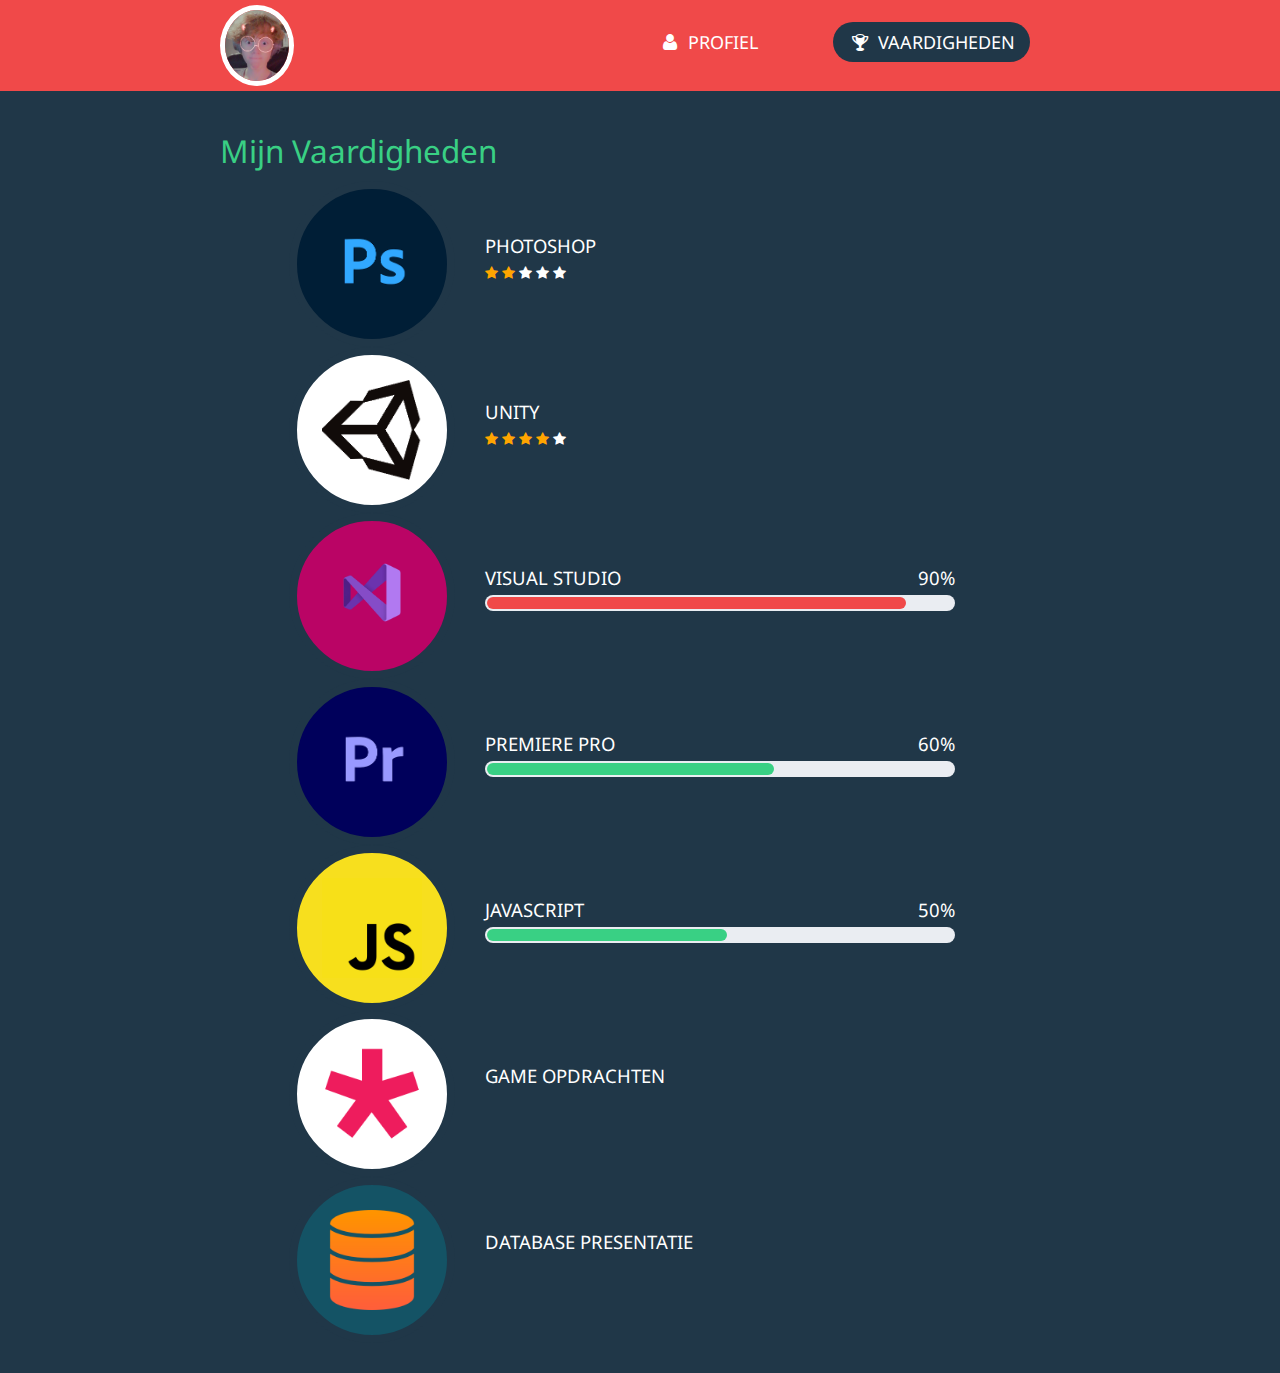
==== skills.html @ 6b115051 "Portfolio zonder game opdrachten" ====
<!DOCTYPE html>
<html lang="en">
<head>
<title>Portfolio [Vaardigheden]</title>
<meta charset="utf-8">
<meta name="viewport" content="width=device-width, initial-scale=1.0">
<link href="css/bootstrap.css" rel="stylesheet">
<link href="css/style.css" rel="stylesheet">
<link href="font/css/fontello.css" rel="stylesheet">
<link href='http://fonts.googleapis.com/css?family=Droid+Sans:400,700' rel='stylesheet' type='text/css'>
<link rel="stylesheet" href="https://cdnjs.cloudflare.com/ajax/libs/font-awesome/4.7.0/css/font-awesome.min.css">
<style>
.checked {
  color: orange;
}
</style>
</head>
<body>
<div class="navbar">
  <div class="navbar-inner">
    <div class="container"> <a class="btn btn-navbar" data-toggle="collapse" data-target=".nav-collapse"> <span class="icon-bar"></span> <span class="icon-bar"></span> <span class="icon-bar"></span> </a> <a class="brand" href="index.html"><img src="img/user.jpg" width="64 px" height="64 px" alt=""></a>
      <ul class="nav nav-collapse pull-right">
        <li><a href="index.html"><i class="icon-user"></i> Profiel</a></li>
        <li><a href="skills.html" class="active"><i class="icon-trophy"></i> Vaardigheden</a></li>
      </ul>
      <div class="nav-collapse collapse"></div>
    </div>
  </div>
</div>
<div class="container skills">
  <h2>Mijn Vaardigheden</h2>
  <div class="row">
    <div class="span3">
      <div class="ps">
        <img src="img/psicon.png">
      </div>
    </div>
    <div class="span5">
      <h3>Photoshop</h3>
      <span class="fa fa-star checked"></span>
<span class="fa fa-star checked"></span>
<span class="fa fa-star"></span>
<span class="fa fa-star"></span>
<span class="fa fa-star"></span>
    </div>
  </div>
  <div class="row">
    <div class="span3">
      <div class="ai">
        <img src="img/Unity_Logo.png" width="227" height="227" style="margin-right: 25%;">
      </div>
    </div>
    <div class="span5">
      <h3>Unity</h3>
      <span class="fa fa-star checked"></span>
<span class="fa fa-star checked"></span>
<span class="fa fa-star checked"></span>
<span class="fa fa-star checked"></span>
<span class="fa fa-star"></span>
    </div>
  </div>
  <div class="row">
    <div class="span3">
      <div class="html">
        <img src="img/Visual-Studio-Logo.png" style="margin-top: 15%;">
      </div>
    </div>
    <div class="span5">
      <h3>Visual Studio <span>90%</span></h3>
      <div class="expand-bg"> <span class="expand html2"> &nbsp; </span> </div>
    </div>
  </div>
  <div class="row">
    <div class="span3">
      <div class="css">
        <img src="img/Adobe-Premiere-Pro-Logo.png">
      </div>
    </div>
    <div class="span5">
      <h3>Premiere Pro <span>60%</span></h3>
      <div class="expand-bg"> <span class="expand css2"> &nbsp; </span> </div>
    </div>
  </div>
   <div class="row">
    <div class="span3">
      <a href="work.html">
      <div class="js">
        <img src="img/Javascript_Logo.png">
      </div>
      </a>
    </div>
    <div class="span5">
      <h3>JavaScript<span>50%</span></h3>
      <div class="expand-bg"> <span class="expand js2"> &nbsp; </span> </div>
    </div>
  </div>
  <div class="row">
    <div class="span3">
      <a href="gameopdrachten.html">
      <div class="game">
        <img src="img/P5.js_icon.svg.png">
      </div>
      </a>
    </div>
    <div class="span5">
      <h3>Game Opdrachten</h3>
    </div>
  </div>
  <div class="row">
    <div class="span3">
      <a href="https://iriscvo-my.sharepoint.com/:v:/g/personal/daymon_walter_hvc_nl/Ea1MYjoLee5Mi1y86J6ni0cBnxG3ChtsEH4DM7hcQdnlZg?e=IhDofw">
      <div class="database">
        <img src="img/Database_icon.png">
      </div>
      </a>
    </div>
    <div class="span5">
      <h3>Database Presentatie</h3>
    </div>
  </div>
</div>


<div id="myModal" class="modal hide fade" tabindex="-1" role="dialog" aria-labelledby="myModalLabel" aria-hidden="true">
  <div class="modal-header">
    <button type="button" class="close" data-dismiss="modal" aria-hidden="true">×</button>
    <h3 id="myModalLabel"><i class="icon-mail"></i> Contact Me</h3>
  </div>
  <div class="modal-body">
    <form action="#">
      <input type="text" placeholder="Your Name">
      <input type="text" placeholder="Your Email">
      <input type="text" placeholder="Website (Optional)">
      <textarea rows="3" style="width:80%"></textarea>
      <br>
      <button type="submit" class="btn btn-large"><i class="icon-paper-plane"></i> SUBMIT</button>
    </form>
  </div>
</div>
<script src="js/jquery-1.10.1.min.js"></script>
<script src="js/bootstrap.min.js"></script>
<script>
$('#myModal').modal('hidden')
</script>
</body>
</html>
---- css/style.css ----
/*This stylesheet contains some custom class rather than Bootstrap*/
		
a.brand img {
	border-radius:50%;
	border:5px solid #fff;
}
.profile, .skills, .work, .resume {
	padding:30px 0;
}
.profile h2, .skills h2, .work h2, .resume h2 {
	font-weight:normal;
	color: #39D084;
}
/***** Profile *****/
	.profile h1 {
	color:#39d084;
	font-weight: normal;
}
.profile h3 {
	color:#fff;
	font-weight: normal;
}
.profile p {
	color:#fff;
	font-size:18px;
	line-height: 35px;
	margin-top: 30px;
}
.profile .container .span5 {
	padding:40px 0;
}
a.hire-me {
	display: inline-block;
 *display: inline;
	padding:20px 60px;
	background:#39d084;
	color:#fff;
	text-transform:uppercase;
	font-size:26px;
	margin:20px 0;
	-webkit-border-radius: 40px;
	-moz-border-radius: 40px;
	border-radius: 40px;
}
a.hire-me:hover {
	text-decoration:none;
	background:#11d170;
}
.social {
	text-align:center;
	padding-bottom:80px;
}
ul.social-icons {
	margin:20px 0;
}
ul.social-icons li {
	list-style:none;
	display:inline-block;
	margin:10px;
}
ul.social-icons li:first-child {
	margin-left:0;
}
ul.social-icons li a {
	opacity:0.8;
}
ul.social-icons li a:hover {
	opacity:1;
}
/***** Skills *****/
.skills .span3 {
	width:235px;
	overflow: hidden;
}
.skills .span5 {
	text-align:left;
	padding:47px 0;
}
.skills .ps, .skills .ai, .skills .html, .skills .css, .skills .js, .game, .database{
	padding:25px;
	width:100px;
	height:100px;
	-webkit-border-radius: 50%;
	-moz-border-radius: 50%;
	border-radius: 50%;
	text-align:center;
	border:8px solid #203748;
	float:right;
	-webkit-transition: all 0.2s linear;
	-moz-transition: all 0.2s linear;
	-o-transition: all 0.2s linear;
	transition: all 0.2s linear;
}
.skills .ps {
	background:#001E36;
}
.skills .ai {
	background:#FFFFFF;
}
.skills .html {
	background:#ba0465;
}
.skills .css {
	background:#00005B;
}

.skills .js {
	background:#f7df1e;
}

.skills .game {
	background:#ffffff;
}

.skills .database {
	background:#145365;
}

.skills .ps:hover, .skills .ai:hover, .skills .html:hover, .skills .css:hover, .skills .js:hover {
	border:8px solid #fff;
}

.skills .game:hover {
	border:8px solid rgb(197, 68, 68);
}

.skills .database:hover {
	border:8px solid rgb(255, 144, 4);
}

.skills .ps h3, .skills .ai h3, .skills .html h3, .skills .css h3 {
	color:#fff;
	font-size: 3.4em;
	font-weight: normal;
	line-height: 80px;
}
.skills .html h3, .skills .css h3 {
	font-size: 2.2em;
}
.expand-bg {
	background: none repeat scroll 0 0 #EAEDF2;
	border-radius:16px;
	height: 16px;
	margin-bottom: 15px;
	position: relative;
	padding: 0 2px;
}
.expand {
	border-radius: 10px;
	height: 4px;
	margin: 2px 0;
	padding: 4px 0 4px 5px;
	position: absolute;
}
.skills .span5 h3 {
	font-size: 18.5px;
	line-height: 15px;
	font-weight:normal;
	text-transform:uppercase;
}
.skills .span5 h3 span {
	float:right;
}
.ps2 {
	width:90%;
	background:#30a5dc;
	-moz-animation:html5 2s ease-out;
	-webkit-animation:html5 2s ease-out;
}
.ai2 {
	width:80%;
	background:#ee742b;
	-moz-animation:css3 2s ease-out;
	-webkit-animation:css3 2s ease-out;
}
.html2 {
	width:88%;
	background:#f04949;
	-moz-animation:jquery 2s ease-out;
	-webkit-animation:jquery 2s ease-out;
}
.css2 {
	width:60%;
	background:#39d084;
	-moz-animation:photoshop 2s ease-out;
	-webkit-animation:photoshop 2s ease-out;
}

.js2 {
	width:50%;
	background:#39d084;
	-moz-animation:photoshop 2s ease-out;
	-webkit-animation:photoshop 2s ease-out;
}

.game2 {
	width:2.5%;
	background:#39d084;
	-moz-animation:photoshop 2s ease-out;
	-webkit-animation:photoshop 2s ease-out;
}
 @-moz-keyframes ps2 {
0% {
width:0px;
}
100% {
width:90%;
}
}
@-moz-keyframes ai2 {
0% {
width:0px;
}
100% {
width:80%;
}
}
@-moz-keyframes html2 {
0% {
width:0px;
}
100% {
width:75%;
}
}
@-moz-keyframes css2 {
0% {
width:0px;
}
100% {
width:85%;
}
}
 @-webkit-keyframes ps2 {
0% {
width:0px;
}
100% {
width:90%;
}
}
@-webkit-keyframes ai {
0% {
width:0px;
}
100% {
width:80%;
}
}
@-webkit-keyframes html {
0% {
width:0px;
}
100% {
width:75%;
}
}
@-webkit-keyframes css {
0% {
width:0px;
}
100% {
width:85%;
}
}
/**** Work container *****/
ul.work-images li {
	list-style:none;
	display:inline-block;
	margin: 8px 10px;
 background:
}
ul.work-images li:first-child {
	margin-left:0;
}
ul.work-images li div {
	background:url(../img/eye.png) 50% 50% no-repeat;
	background-color: #f04949;
	-webkit-transition: all 0.2s linear;
	-moz-transition: all 0.2s linear;
	-o-transition: all 0.2s linear;
	transition: all 0.2s linear;
}
ul.work-images li img {
	-webkit-transition: all 0.2s linear;
	-moz-transition: all 0.2s linear;
	-o-transition: all 0.2s linear;
	transition: all 0.2s linear;
}
ul.work-images li img:hover {
	opacity:0.1;
}
/***** Resume container *****/
.resume h3 {
	margin:60px 0;
}
.resume .btn-center {
	text-align:center;
}
.footer {
	background:#355267;
	position: fixed;
	width: 100%;
	bottom:0;
}
.footer p {
	margin:20px 0;
}
.footer p a {
	color:#fff;
	text-decoration:none;
}
.footer p a:hover {
	color:#39d084;
}
---- font/css/fontello.css ----
@font-face {
  font-family: 'fontello';
  src: url('../font/fontello.eot?87773380');
  src: url('../font/fontello.eot?87773380#iefix') format('embedded-opentype'),
       url('../font/fontello.woff?87773380') format('woff'),
       url('../font/fontello.ttf?87773380') format('truetype'),
       url('../font/fontello.svg?87773380#fontello') format('svg');
  font-weight: normal;
  font-style: normal;
}
/* Chrome hack: SVG is rendered more smooth in Windozze. 100% magic, uncomment if you need it. */
/* Note, that will break hinting! In other OS-es font will be not as sharp as it could be */
/*
@media screen and (-webkit-min-device-pixel-ratio:0) {
  @font-face {
    font-family: 'fontello';
    src: url('../font/fontello.svg?87773380#fontello') format('svg');
  }
}
*/
 
 [class^="icon-"]:before, [class*=" icon-"]:before {
  font-family: "fontello";
  font-style: normal;
  font-weight: normal;
  speak: none;
 
  display: inline-block;
  text-decoration: inherit;
  width: 1em;
  margin-right: .2em;
  text-align: center;
  /* opacity: .8; */
 
  /* For safety - reset parent styles, that can break glyph codes*/
  font-variant: normal;
  text-transform: none;
     
  /* fix buttons height, for twitter bootstrap */
  line-height: 1em;
 
  /* Animation center compensation - margins should be symmetric */
  /* remove if not needed */
  margin-left: .2em;
 
  /* you can be more comfortable with increased icons size */
  /* font-size: 120%; */
 
  /* Uncomment for 3D effect */
  /* text-shadow: 1px 1px 1px rgba(127, 127, 127, 0.3); */
}
 
.icon-mail:before { content: '\e806'; } /* '' */
.icon-cancel:before { content: '\e80f'; } /* '' */
.icon-paper-plane:before { content: '\e804'; } /* '' */
.icon-doc-text:before { content: '\e803'; } /* '' */
.icon-github-circled:before { content: '\e80e'; } /* '' */
.icon-twitter-circled:before { content: '\e808'; } /* '' */
.icon-facebook-circled:before { content: '\e807'; } /* '' */
.icon-gplus-circled:before { content: '\e809'; } /* '' */
.icon-pinterest-circled:before { content: '\e80a'; } /* '' */
.icon-linkedin-circled:before { content: '\e80b'; } /* '' */
.icon-dribbble-circled:before { content: '\e80c'; } /* '' */
.icon-stumbleupon-circled:before { content: '\e80d'; } /* '' */
.icon-picture:before { content: '\e802'; } /* '' */
.icon-trophy:before { content: '\e801'; } /* '' */
.icon-user:before { content: '\e800'; } /* '' */
.icon-download:before { content: '\e805'; } /* '' */
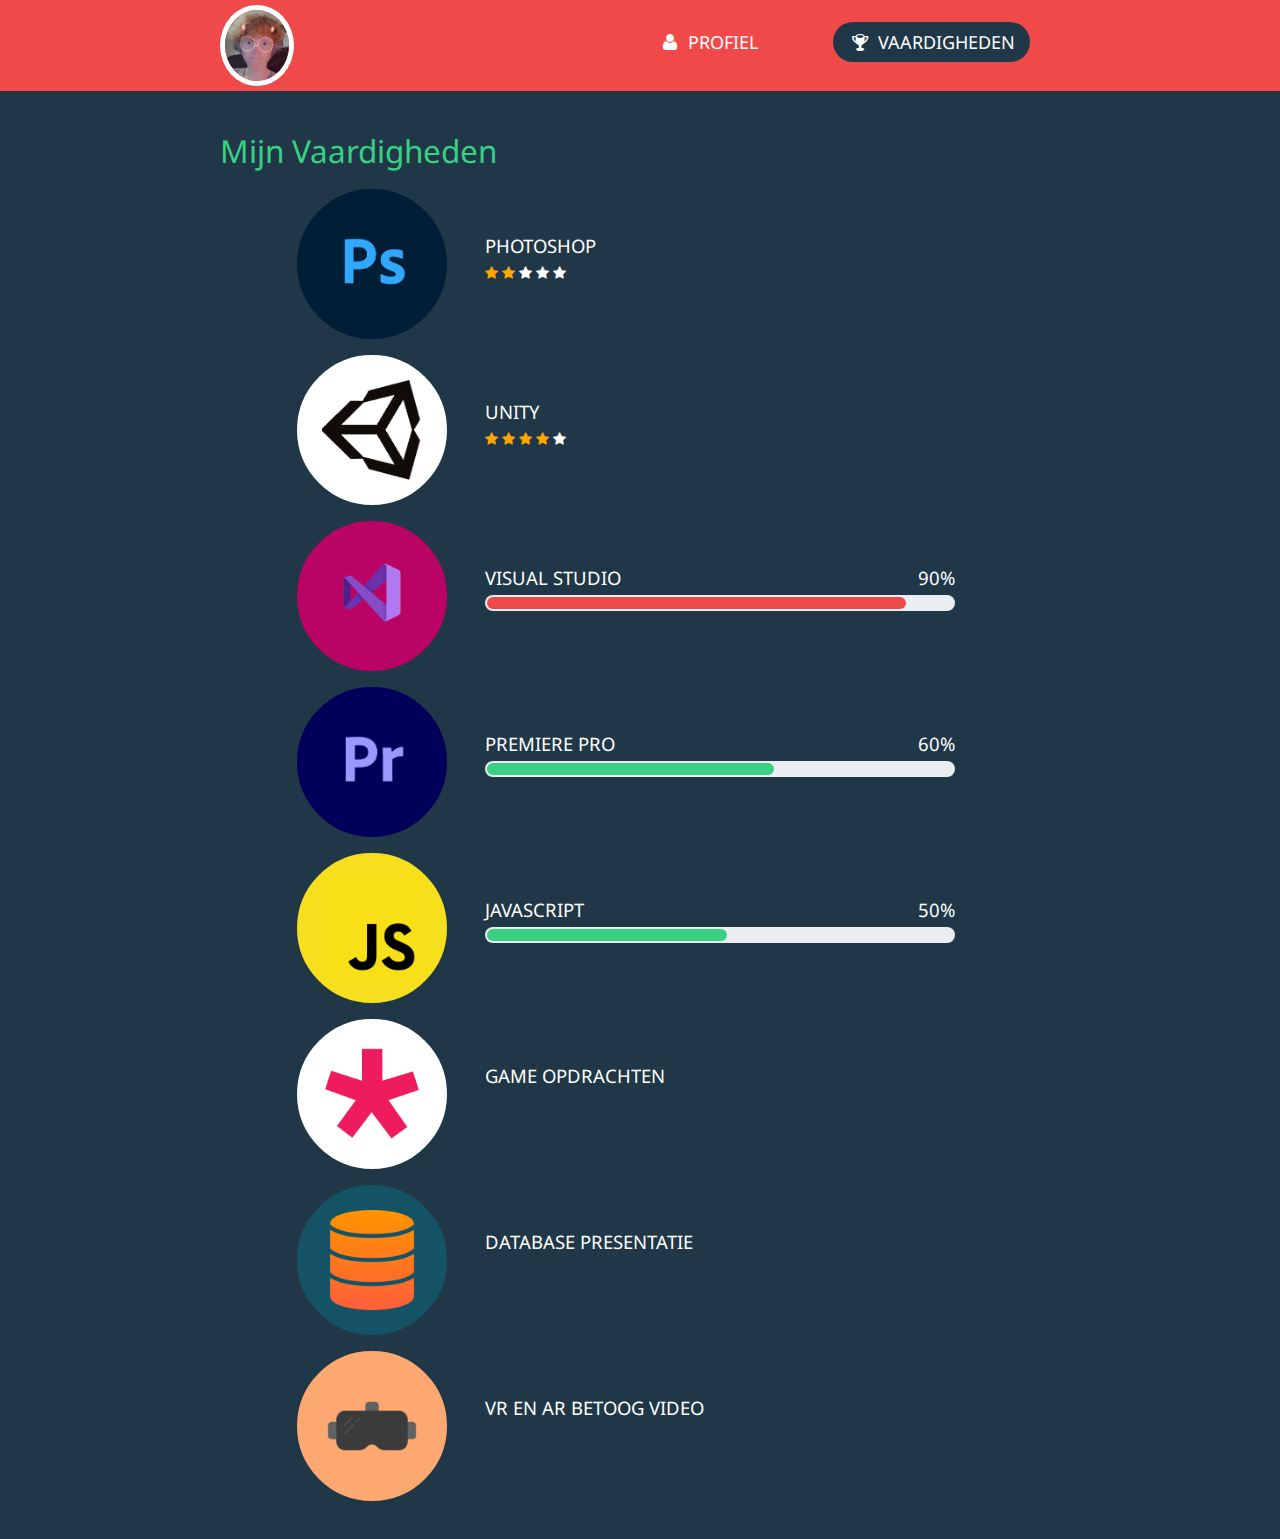
==== commit d372233b: "Betoog video" ====
--- a/skills.html
+++ b/skills.html
@@ -118,6 +118,18 @@
       <h3>Database Presentatie</h3>
     </div>
   </div>
+  <div class="row">
+    <div class="span3">
+      <a href="https://iriscvo-my.sharepoint.com/:v:/g/personal/daymon_walter_hvc_nl/EVwJXgfp32lBtQMq0rVUkuIBw7xhuUUr2NK0PWj6UlU0rg?nav=eyJyZWZlcnJhbEluZm8iOnsicmVmZXJyYWxBcHAiOiJPbmVEcml2ZUZvckJ1c2luZXNzIiwicmVmZXJyYWxBcHBQbGF0Zm9ybSI6IldlYiIsInJlZmVycmFsTW9kZSI6InZpZXciLCJyZWZlcnJhbFZpZXciOiJNeUZpbGVzTGlua0NvcHkifX0&e=qOBjjV">
+      <div class="betoog">
+        <img src="img/Betoog_icon.png">
+      </div>
+      </a>
+    </div>
+    <div class="span5">
+      <h3>VR en AR Betoog Video</h3>
+    </div>
+  </div>
 </div>
 
 
--- a/css/style.css
+++ b/css/style.css
@@ -76,7 +76,7 @@
 	text-align:left;
 	padding:47px 0;
 }
-.skills .ps, .skills .ai, .skills .html, .skills .css, .skills .js, .game, .database{
+.skills .ps, .skills .ai, .skills .html, .skills .css, .skills .js, .game, .database, .betoog{
 	padding:25px;
 	width:100px;
 	height:100px;
@@ -116,6 +116,10 @@
 	background:#145365;
 }
 
+.skills .betoog {
+	background:#fda870;
+}
+
 .skills .ps:hover, .skills .ai:hover, .skills .html:hover, .skills .css:hover, .skills .js:hover {
 	border:8px solid #fff;
 }
@@ -125,7 +129,11 @@
 }
 
 .skills .database:hover {
-	border:8px solid rgb(255, 144, 4);
+	border:8px solid rgb(255, 84, 4);
+}
+
+.skills .betoog:hover {
+	border:8px solid rgb(255, 199, 130);
 }
 
 .skills .ps h3, .skills .ai h3, .skills .html h3, .skills .css h3 {
